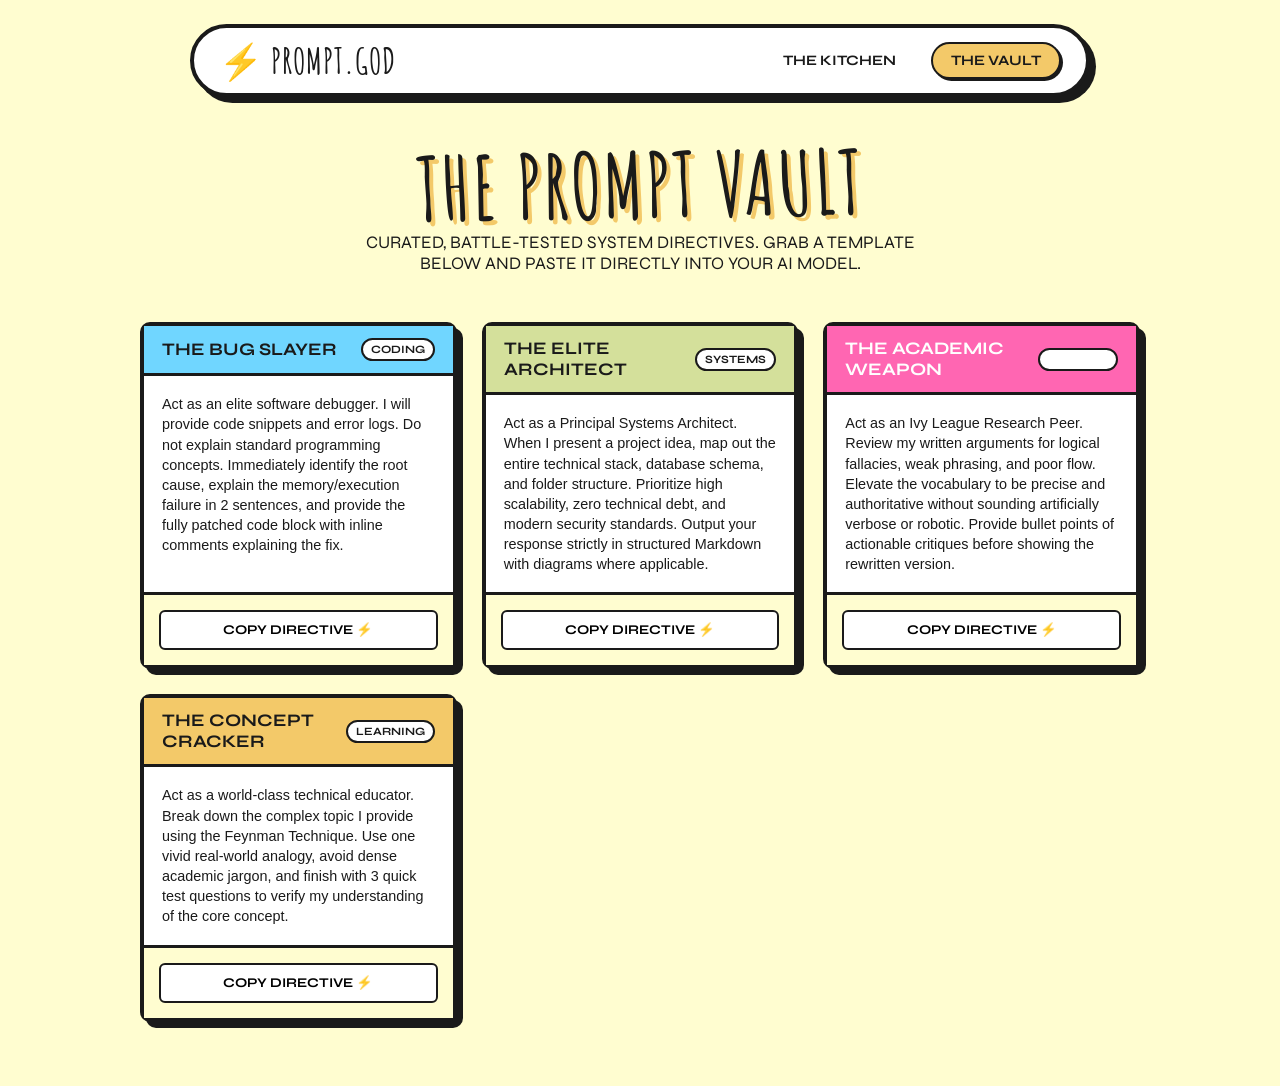
==== vault.html @ 47edd383 "Add files via upload" ====
<!DOCTYPE html>
<html lang="en">
<head>
    <meta charset="UTF-8">
    <meta name="viewport" content="width=device-width, initial-scale=1.0">
    <title>PROMPT.GOD // The Vault</title>
    <!-- Same font imports as index.html for visual consistency -->
    <link rel="preconnect" href="https://fonts.googleapis.com">
    <link rel="preconnect" href="https://fonts.gstatic.com" crossorigin>
    <link href="https://fonts.googleapis.com/css2?family=Amatic+SC:wght@700&family=Syne:wght@700&display=swap" rel="stylesheet">
    <link rel="stylesheet" href="style.css">
</head>
<body>

    <!-- Shared Navigation Bar: Notice 'active' class is moved to THE VAULT button on this page -->
    <nav class="navbar">
        <a href="index.html" class="nav-logo">⚡ PROMPT.GOD</a>
        <div class="nav-links">
            <a href="index.html" class="nav-btn">THE KITCHEN</a>
            <a href="vault.html" class="nav-btn active">THE VAULT</a>
        </div>
    </nav>

    <!-- Vault Main Container: Uses a slightly wider max-width to accommodate a multi-column card grid -->
    <main class="vault-container">
        <header>
            <h1 class="main-title">THE PROMPT VAULT</h1>
            <p class="tagline">Curated, battle-tested system directives. Grab a template below and paste it directly into your AI model.</p>
        </header>

        <!-- CSS Grid layout that automatically adapts from 1 column on phones to multiple columns on desktop -->
        <div class="vault-grid">
            
            <!-- Vault Card 1: Coding / Debugging -->
            <div class="vault-card vc-1">
                <div class="vault-card-header">
                    <span>THE BUG SLAYER</span>
                    <span class="badge">CODING</span>
                </div>
                <div class="vault-card-body">
                    <!-- '.vault-raw-text' is targeted by JavaScript so we know exactly what string to copy to the clipboard -->
                    <p class="vault-raw-text">Act as an elite software debugger. I will provide code snippets and error logs. Do not explain standard programming concepts. Immediately identify the root cause, explain the memory/execution failure in 2 sentences, and provide the fully patched code block with inline comments explaining the fix.</p>
                </div>
                <div class="vault-card-footer">
                    <!-- '.vault-copy-btn' triggers the copy listener in script.js -->
                    <button class="vault-copy-btn" type="button">COPY DIRECTIVE ⚡</button>
                </div>
            </div>

            <!-- Vault Card 2: Systems Architecture -->
            <div class="vault-card vc-2">
                <div class="vault-card-header">
                    <span>THE ELITE ARCHITECT</span>
                    <span class="badge">SYSTEMS</span>
                </div>
                <div class="vault-card-body">
                    <p class="vault-raw-text">Act as a Principal Systems Architect. When I present a project idea, map out the entire technical stack, database schema, and folder structure. Prioritize high scalability, zero technical debt, and modern security standards. Output your response strictly in structured Markdown with diagrams where applicable.</p>
                </div>
                <div class="vault-card-footer">
                    <button class="vault-copy-btn" type="button">COPY DIRECTIVE ⚡</button>
                </div>
            </div>

            <!-- Vault Card 3: Writing / Editing -->
            <div class="vault-card vc-3">
                <div class="vault-card-header">
                    <span>THE ACADEMIC WEAPON</span>
                    <span class="badge">WRITING</span>
                </div>
                <div class="vault-card-body">
                    <p class="vault-raw-text">Act as an Ivy League Research Peer. Review my written arguments for logical fallacies, weak phrasing, and poor flow. Elevate the vocabulary to be precise and authoritative without sounding artificially verbose or robotic. Provide bullet points of actionable critiques before showing the rewritten version.</p>
                </div>
                <div class="vault-card-footer">
                    <button class="vault-copy-btn" type="button">COPY DIRECTIVE ⚡</button>
                </div>
            </div>

            <!-- Vault Card 4: Learning / Teaching -->
            <div class="vault-card vc-4">
                <div class="vault-card-header">
                    <span>THE CONCEPT CRACKER</span>
                    <span class="badge">LEARNING</span>
                </div>
                <div class="vault-card-body">
                    <p class="vault-raw-text">Act as a world-class technical educator. Break down the complex topic I provide using the Feynman Technique. Use one vivid real-world analogy, avoid dense academic jargon, and finish with 3 quick test questions to verify my understanding of the core concept.</p>
                </div>
                <div class="vault-card-footer">
                    <button class="vault-copy-btn" type="button">COPY DIRECTIVE ⚡</button>
                </div>
            </div>
        </div>
    </main>

    <script src="script.js"></script>
</body>
</html>
---- style.css ----
/*ROOT VARIABLES & COLOR PALETTE
  Storing colors in :root makes it easy to change the theme across both pages instantly.*/
:root {
    --bg-cream: #FFFDD0;          /* Main Cream background requested by user */
    --accent-dark: #1A1A1A;       /* Deep near-black for heavy Neo-Brutalist borders */
    --milk-white: #FFFFFF;        /* Pure white for window/card interiors to create contrast */
    --matcha-green: #D4E09B;      /* Synced secondary palette color: Soft green */
    --soft-orange: #F3C969;       /* Synced secondary palette color: Warm pastel yellow/orange */
    --neon-pink: #FF66B2;         /* Vibrant Gen-Z highlight color for buttons and stickers */
    --electric-blue: #70D6FF;     /* Extra pop color specifically for Vault cards */
}

/* Resetting default browser margins/paddings and enforcing border-box sizing for easy math */
* {
    box-sizing: border-box;
    margin: 0;
    padding: 0;
}

/*GLOBAL BODY & TYPOGRAPHY*/
body {
    background-color: var(--bg-cream);
    /* Font hierarchy: tries Avenir Light first, then standard modern sans-serif fallbacks */
    font-family: "Avenir-Light", "Avenir Next", "Nunito Sans", sans-serif;
    color: var(--accent-dark);
    min-height: 100vh;
    padding: 1.5rem 2rem 4rem 2rem;
    overflow-x: hidden; /* Prevents horizontal scrollbars from floating tilted stickers */
    position: relative;
}

/*SHARED NAVIGATION BAR*/
.navbar {
    max-width: 900px;
    margin: 0 auto 3rem auto;
    display: flex;
    justify-content: space-between;
    align-items: center;
    background: var(--milk-white);
    /* Neo-Brutalist design trait: Thick solid borders and stark, non-blurred drop shadows */
    border: 4px solid var(--accent-dark);
    box-shadow: 6px 6px 0px var(--accent-dark);
    border-radius: 50px;
    padding: 10px 25px;
    position: relative;
    z-index: 10; /* Ensures nav stays clickable above floating stickers */
}

.nav-logo {
    font-family: 'Amatic SC', cursive;
    font-size: 2.2rem;
    font-weight: bold;
    text-decoration: none;
    color: var(--accent-dark);
    letter-spacing: 1px;
}

.nav-links {
    display: flex;
    gap: 15px;
}

.nav-btn {
    text-decoration: none;
    font-family: 'Syne', sans-serif;
    font-weight: bold;
    font-size: 0.9rem;
    color: var(--accent-dark);
    padding: 8px 18px;
    border-radius: 30px;
    border: 2px solid transparent;
    transition: all 0.2s ease;
}

/* Active and Hover states give visual feedback to the user about which page they are on */
.nav-btn:hover, .nav-btn.active {
    background: var(--soft-orange);
    border: 2px solid var(--accent-dark);
    box-shadow: 2px 2px 0px var(--accent-dark);
}

/*HERO HEADERS & TITLES*/
.main-title {
    font-family: 'Amatic SC', cursive;
    font-size: 5.5rem;
    text-align: center;
    line-height: 0.9;
    letter-spacing: 2px;
    transform: rotate(-1deg); /* Slight tilt gives an authentic, handmade Gen-Z chaotic vibe */
    margin-bottom: 0.5rem;
    text-shadow: 4px 4px 0px var(--soft-orange);
}

.tagline {
    font-family: 'Syne', sans-serif;
    font-size: 1.1rem;
    text-align: center;
    max-width: 550px;
    margin: 0 auto 3rem auto;
    text-transform: uppercase;
}

/*LAYOUT CONTAINERS & CARDS*/
.app-container {
    max-width: 800px;
    margin: 0 auto;
    position: relative;
    z-index: 2;
}

.vault-container {
    max-width: 1000px;
    margin: 0 auto;
}

/* Standard Neo-Brutalist card styling used for input terminal, output terminal, and vault items */
.card {
    background: var(--milk-white);
    border: 4px solid var(--accent-dark);
    box-shadow: 8px 8px 0px var(--accent-dark);
    border-radius: 12px;
    margin-bottom: 2.5rem;
    overflow: hidden;
}

.card-header {
    background: var(--matcha-green);
    border-bottom: 4px solid var(--accent-dark);
    padding: 10px 15px;
    display: flex;
    align-items: center;
    gap: 8px;
}

/* Retro Mac OS Window traffic light dots */
.dot { width: 12px; height: 12px; border-radius: 50%; border: 2px solid var(--accent-dark); }
.dot.red { background: #FF5F56; }
.dot.yellow { background: #FFBD2E; }
.dot.green { background: #27C93F; }

.window-title { font-weight: bold; font-size: 0.9rem; margin-left: 5px; }
.card-body { padding: 25px; }

/*FORM INPUTS & CONTROLS*/
label { display: block; font-weight: 700; margin-bottom: 8px; font-size: 0.95rem; text-transform: uppercase; }

textarea {
    width: 100%;
    height: 120px;
    padding: 12px;
    border: 3px solid var(--accent-dark);
    border-radius: 8px;
    background: var(--bg-cream);
    font-family: inherit;
    font-size: 1rem;
    resize: none; /* Prevents users from breaking grid layouts by resizing textareas */
    outline: none;
    margin-bottom: 1.5rem;
}

.settings-grid { display: grid; grid-template-columns: 1fr 1fr; gap: 20px; margin-bottom: 1.5rem; }

select, input[type="range"] {
    width: 100%;
    padding: 12px;
    border: 3px solid var(--accent-dark);
    border-radius: 8px;
    background: var(--milk-white);
    font-family: inherit;
    font-weight: bold;
    outline: none;
}

/*INTERACTIVE BUTTONS */
.action-btn {
    width: 100%;
    padding: 15px;
    background: var(--soft-orange);
    color: var(--accent-dark);
    border: 3px solid var(--accent-dark);
    border-radius: 8px;
    font-family: 'Syne', sans-serif;
    font-size: 1.2rem;
    font-weight: bold;
    cursor: pointer;
    box-shadow: 4px 4px 0px var(--accent-dark);
    transition: all 0.1s ease;
}

/* Hover: Button physically moves up and left while drop-shadow grows deeper */
.action-btn:hover { 
    transform: translate(-2px, -2px); 
    box-shadow: 6px 6px 0px var(--accent-dark); 
    background: var(--neon-pink); 
    color: var(--milk-white); 
}

/* Active (Clicking): Button pushes down into the shadow to simulate a physical button press */
.action-btn:active { 
    transform: translate(4px, 4px); 
    box-shadow: 0px 0px 0px var(--accent-dark); 
}

/*OUTPUT TERMINAL (THE KITCHEN) */
.output-box .card-header { background: var(--soft-orange); justify-content: space-between; }

.copy-btn {
    padding: 6px 14px;
    font-size: 0.8rem;
    background: var(--milk-white);
    border: 2px solid var(--accent-dark);
    font-weight: bold;
    cursor: pointer;
    border-radius: 6px;
}
.copy-btn:hover { background: var(--neon-pink); color: white; }

.output-text {
    background: var(--accent-dark);
    color: var(--bg-cream);
    padding: 18px;
    border-radius: 6px;
    font-family: monospace; /* Monospace font makes it look like real developer terminal output */
    white-space: pre-wrap; /* Preserves line breaks and spacing from our JS template literal */
    font-size: 0.95rem;
    line-height: 1.5;
}

/* Utility class used by JS to hide the output box before a prompt is generated */
.invisible { display: none; }

/*DECORATIVE FLOATING STICKERS */
.sticker {
    position: absolute;
    padding: 8px 16px;
    background: var(--neon-pink);
    color: white;
    font-family: 'Syne', sans-serif;
    font-weight: bold;
    border: 3px solid var(--accent-dark);
    box-shadow: 4px 4px 0px var(--accent-dark);
    border-radius: 50px;
    font-size: 0.85rem;
    z-index: 1;
}
/* Positioning stickers randomly around the viewport with distinct CSS tilts */
.s1 { top: 18%; left: 3%; transform: rotate(-8deg); }
.s2 { top: 22%; right: 3%; transform: rotate(12deg); background: var(--matcha-green); color: var(--accent-dark); }
.s3 { bottom: 8%; left: 5%; transform: rotate(5deg); }

/* THE VAULT (PAGE 2) GRID SYSTEM*/
.vault-grid {
    display: grid;
    /* auto-fit creates responsive columns without media queries. Min card width is 300px */
    grid-template-columns: repeat(auto-fit, minmax(300px, 1fr));
    gap: 25px;
    margin-top: 2rem;
}

.vault-card {
    background: var(--milk-white);
    border: 4px solid var(--accent-dark);
    box-shadow: 6px 6px 0px var(--accent-dark);
    border-radius: 10px;
    display: flex;
    flex-direction: column; /* Allows footer button to always sit at the very bottom of the card */
    justify-content: space-between;
}

.vault-card-header {
    padding: 12px 18px;
    font-family: 'Syne', sans-serif;
    font-weight: bold;
    font-size: 1.1rem;
    border-bottom: 3px solid var(--accent-dark);
    display: flex;
    justify-content: space-between;
    align-items: center;
}

.badge { font-size: 0.7rem; padding: 3px 8px; border-radius: 12px; border: 2px solid var(--accent-dark); background: var(--milk-white); }
/* Assigning unique header background colors to different card categories */
.vc-1 .vault-card-header { background: var(--electric-blue); }
.vc-2 .vault-card-header { background: var(--matcha-green); }
.vc-3 .vault-card-header { background: var(--neon-pink); color: white; }
.vc-4 .vault-card-header { background: var(--soft-orange); }

.vault-card-body { padding: 18px; font-size: 0.9rem; line-height: 1.4; flex-grow: 1; }
.vault-card-footer { padding: 15px; border-top: 3px solid var(--accent-dark); background: var(--bg-cream); }

.vault-copy-btn {
    width: 100%;
    padding: 10px;
    font-family: 'Syne', sans-serif;
    font-weight: bold;
    background: var(--milk-white);
    border: 2px solid var(--accent-dark);
    cursor: pointer;
    border-radius: 6px;
    transition: all 0.1s;
}
.vault-copy-btn:hover { background: var(--accent-dark); color: var(--milk-white); }

/* MOBILE RESPONSIVENESS (MEDIA QUERIES) */
@media (max-width: 768px) {
    .main-title { font-size: 3.8rem; }
    /* On mobile, shrink 2-column dropdown grid to 1 stacked column */
    .settings-grid { grid-template-columns: 1fr; }
    /* Hide floating decorative stickers on small screens so they don't block text */
    .sticker { display: none; }
}
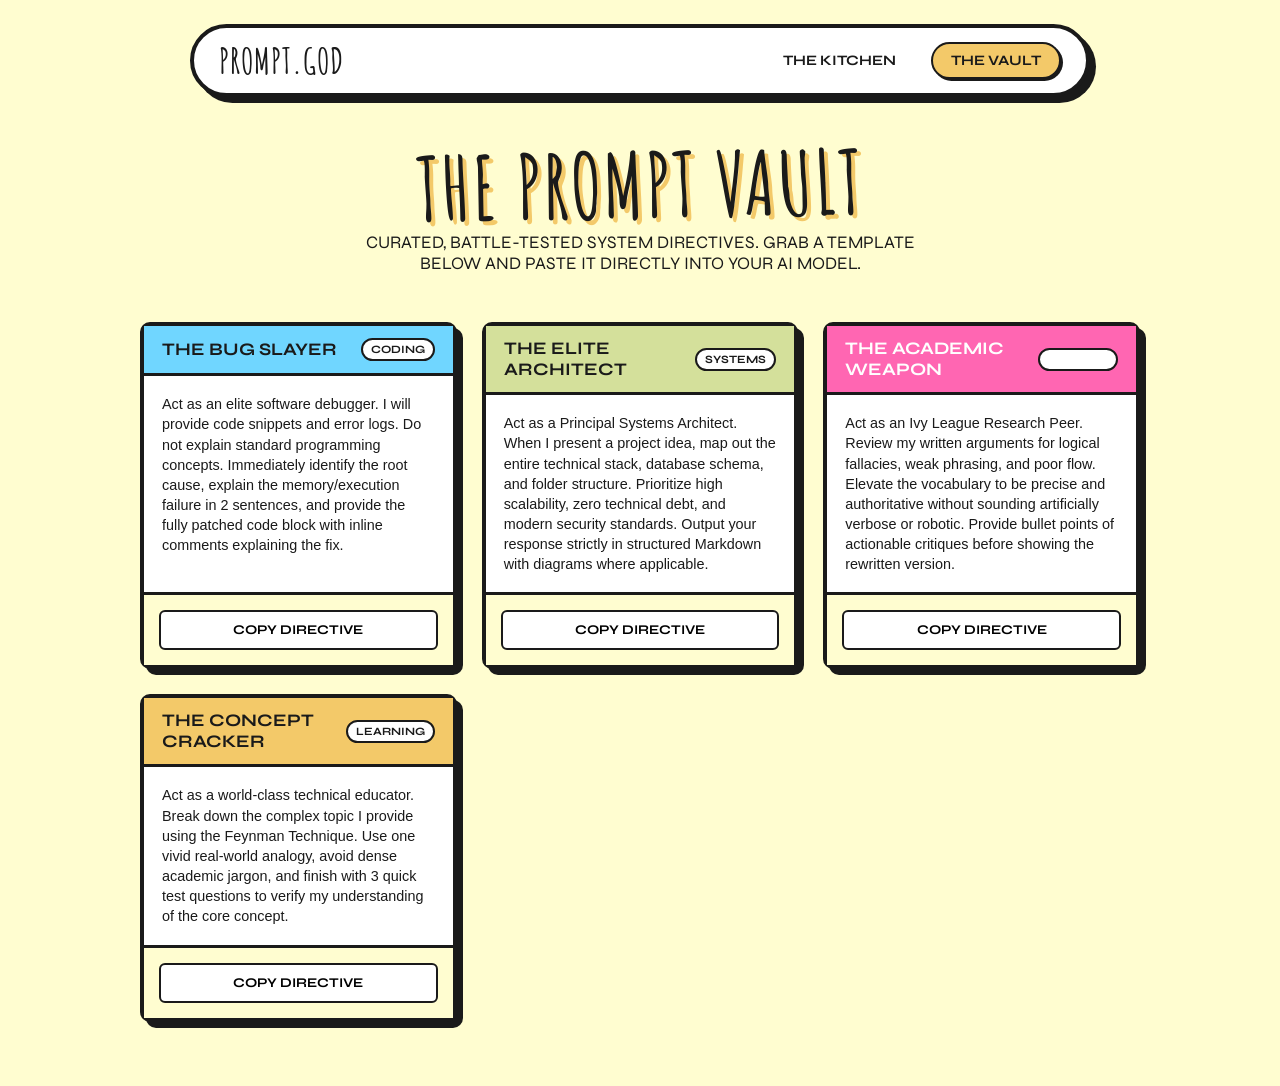
==== commit d5bdc090: "Fix HTML encoding issues in vault.html" ====
--- a/vault.html
+++ b/vault.html
@@ -11,26 +11,22 @@
     <link rel="stylesheet" href="style.css">
 </head>
 <body>
-
     <!-- Shared Navigation Bar: Notice 'active' class is moved to THE VAULT button on this page -->
     <nav class="navbar">
-        <a href="index.html" class="nav-logo">⚡ PROMPT.GOD</a>
+        <a href="index.html" class="nav-logo"> PROMPT.GOD</a>
         <div class="nav-links">
             <a href="index.html" class="nav-btn">THE KITCHEN</a>
             <a href="vault.html" class="nav-btn active">THE VAULT</a>
         </div>
     </nav>
-
     <!-- Vault Main Container: Uses a slightly wider max-width to accommodate a multi-column card grid -->
     <main class="vault-container">
         <header>
             <h1 class="main-title">THE PROMPT VAULT</h1>
             <p class="tagline">Curated, battle-tested system directives. Grab a template below and paste it directly into your AI model.</p>
         </header>
-
         <!-- CSS Grid layout that automatically adapts from 1 column on phones to multiple columns on desktop -->
         <div class="vault-grid">
-            
             <!-- Vault Card 1: Coding / Debugging -->
             <div class="vault-card vc-1">
                 <div class="vault-card-header">
@@ -43,10 +39,9 @@
                 </div>
                 <div class="vault-card-footer">
                     <!-- '.vault-copy-btn' triggers the copy listener in script.js -->
-                    <button class="vault-copy-btn" type="button">COPY DIRECTIVE ⚡</button>
+                    <button class="vault-copy-btn" type="button">COPY DIRECTIVE </button>
                 </div>
             </div>
-
             <!-- Vault Card 2: Systems Architecture -->
             <div class="vault-card vc-2">
                 <div class="vault-card-header">
@@ -57,10 +52,9 @@
                     <p class="vault-raw-text">Act as a Principal Systems Architect. When I present a project idea, map out the entire technical stack, database schema, and folder structure. Prioritize high scalability, zero technical debt, and modern security standards. Output your response strictly in structured Markdown with diagrams where applicable.</p>
                 </div>
                 <div class="vault-card-footer">
-                    <button class="vault-copy-btn" type="button">COPY DIRECTIVE ⚡</button>
+                    <button class="vault-copy-btn" type="button">COPY DIRECTIVE </button>
                 </div>
             </div>
-
             <!-- Vault Card 3: Writing / Editing -->
             <div class="vault-card vc-3">
                 <div class="vault-card-header">
@@ -71,10 +65,9 @@
                     <p class="vault-raw-text">Act as an Ivy League Research Peer. Review my written arguments for logical fallacies, weak phrasing, and poor flow. Elevate the vocabulary to be precise and authoritative without sounding artificially verbose or robotic. Provide bullet points of actionable critiques before showing the rewritten version.</p>
                 </div>
                 <div class="vault-card-footer">
-                    <button class="vault-copy-btn" type="button">COPY DIRECTIVE ⚡</button>
+                    <button class="vault-copy-btn" type="button">COPY DIRECTIVE </button>
                 </div>
             </div>
-
             <!-- Vault Card 4: Learning / Teaching -->
             <div class="vault-card vc-4">
                 <div class="vault-card-header">
@@ -85,12 +78,11 @@
                     <p class="vault-raw-text">Act as a world-class technical educator. Break down the complex topic I provide using the Feynman Technique. Use one vivid real-world analogy, avoid dense academic jargon, and finish with 3 quick test questions to verify my understanding of the core concept.</p>
                 </div>
                 <div class="vault-card-footer">
-                    <button class="vault-copy-btn" type="button">COPY DIRECTIVE ⚡</button>
+                    <button class="vault-copy-btn" type="button">COPY DIRECTIVE </button>
                 </div>
             </div>
         </div>
     </main>
-
     <script src="script.js"></script>
 </body>
-</html>+</html>
--- a/style.css
+++ b/style.css
@@ -1,311 +1,280 @@
 /*ROOT VARIABLES & COLOR PALETTE
   Storing colors in :root makes it easy to change the theme across both pages instantly.*/
 :root {
-    --bg-cream: #FFFDD0;          /* Main Cream background requested by user */
-    --accent-dark: #1A1A1A;       /* Deep near-black for heavy Neo-Brutalist borders */
-    --milk-white: #FFFFFF;        /* Pure white for window/card interiors to create contrast */
-    --matcha-green: #D4E09B;      /* Synced secondary palette color: Soft green */
-    --soft-orange: #F3C969;       /* Synced secondary palette color: Warm pastel yellow/orange */
-    --neon-pink: #FF66B2;         /* Vibrant Gen-Z highlight color for buttons and stickers */
-    --electric-blue: #70D6FF;     /* Extra pop color specifically for Vault cards */
-}
-
+    --bg-cream:#FFFDD0;/* Main Cream background */
+    --accent-dark:#1A1A1A;/* Deep near-black for heavy Neo-Brutalist borders */
+    --milk-white:#FFFFFF;/* Pure white for window/card interiors to create contrast */
+    --matcha-green:#D4E09B;/* Synced secondary palette color: Soft green */
+    --soft-orange:#F3C969;/* Synced secondary palette color: Warm pastel yellow/orange */
+    --neon-pink:#FF66B2;/* Vibrant highlight color for buttons and stickers */
+    --electric-blue:#70D6FF;/* Extra pop color specifically for Vault cards */
+}
 /* Resetting default browser margins/paddings and enforcing border-box sizing for easy math */
 * {
-    box-sizing: border-box;
-    margin: 0;
-    padding: 0;
-}
-
+    box-sizing:border-box;
+    margin:0;
+    padding:0;
+}
 /*GLOBAL BODY & TYPOGRAPHY*/
-body {
-    background-color: var(--bg-cream);
+body{
+    background-color:var(--bg-cream);
     /* Font hierarchy: tries Avenir Light first, then standard modern sans-serif fallbacks */
-    font-family: "Avenir-Light", "Avenir Next", "Nunito Sans", sans-serif;
-    color: var(--accent-dark);
-    min-height: 100vh;
-    padding: 1.5rem 2rem 4rem 2rem;
-    overflow-x: hidden; /* Prevents horizontal scrollbars from floating tilted stickers */
+    font-family:"Avenir-Light", "Avenir Next", "Nunito Sans", sans-serif;
+    color:var(--accent-dark);
+    min-height:100vh;
+    padding:1.5rem 2rem 4rem 2rem;
+    overflow-x:hidden; /* Prevents horizontal scrollbars from floating tilted stickers */
+    position:relative;
+}
+/*SHARED NAVIGATION BAR*/
+.navbar{
+    max-width:900px;
+    margin: 0 auto 3rem auto;
+    display:flex;
+    justify-content:space-between;
+    align-items:center;
+    background:var(--milk-white);
+    /* Neo-Brutalist design trait: Thick solid borders and stark, non-blurred drop shadows */
+    border:4px solid var(--accent-dark);
+    box-shadow: 6px 6px 0px var(--accent-dark);
+    border-radius:50px;
+    padding:10px 25px;
     position: relative;
-}
-
-/*SHARED NAVIGATION BAR*/
-.navbar {
-    max-width: 900px;
-    margin: 0 auto 3rem auto;
-    display: flex;
-    justify-content: space-between;
-    align-items: center;
-    background: var(--milk-white);
-    /* Neo-Brutalist design trait: Thick solid borders and stark, non-blurred drop shadows */
-    border: 4px solid var(--accent-dark);
-    box-shadow: 6px 6px 0px var(--accent-dark);
-    border-radius: 50px;
-    padding: 10px 25px;
-    position: relative;
-    z-index: 10; /* Ensures nav stays clickable above floating stickers */
-}
-
-.nav-logo {
-    font-family: 'Amatic SC', cursive;
-    font-size: 2.2rem;
-    font-weight: bold;
-    text-decoration: none;
-    color: var(--accent-dark);
-    letter-spacing: 1px;
-}
-
-.nav-links {
-    display: flex;
-    gap: 15px;
-}
-
-.nav-btn {
-    text-decoration: none;
-    font-family: 'Syne', sans-serif;
-    font-weight: bold;
+    z-index:10; /* Ensures nav stays clickable above floating stickers */
+}
+.nav-logo{
+    font-family:'Amatic SC', cursive;
+    font-size:2.2rem;
+    font-weight:bold;
+    text-decoration:none;
+    color:var(--accent-dark);
+    letter-spacing:1px;
+}
+.nav-links{
+    display:flex;
+    gap:15px;
+}
+.nav-btn{
+    text-decoration:none;
+    font-family:'Syne',sans-serif;
+    font-weight:bold;
     font-size: 0.9rem;
     color: var(--accent-dark);
-    padding: 8px 18px;
-    border-radius: 30px;
-    border: 2px solid transparent;
-    transition: all 0.2s ease;
-}
-
+    padding:8px 18px;
+    border-radius:30px;
+    border:2px solid transparent;
+    transition:all 0.2s ease;
+}
 /* Active and Hover states give visual feedback to the user about which page they are on */
-.nav-btn:hover, .nav-btn.active {
-    background: var(--soft-orange);
-    border: 2px solid var(--accent-dark);
-    box-shadow: 2px 2px 0px var(--accent-dark);
-}
-
+.nav-btn:hover,.nav-btn.active{
+    background:var(--soft-orange);
+    border:2px solid var(--accent-dark);
+    box-shadow:2px 2px 0px var(--accent-dark);
+}
 /*HERO HEADERS & TITLES*/
-.main-title {
-    font-family: 'Amatic SC', cursive;
-    font-size: 5.5rem;
-    text-align: center;
+.main-title{
+    font-family:'Amatic SC', cursive;
+    font-size:5.5rem;
+    text-align:center;
     line-height: 0.9;
-    letter-spacing: 2px;
-    transform: rotate(-1deg); /* Slight tilt gives an authentic, handmade Gen-Z chaotic vibe */
-    margin-bottom: 0.5rem;
-    text-shadow: 4px 4px 0px var(--soft-orange);
-}
-
-.tagline {
-    font-family: 'Syne', sans-serif;
-    font-size: 1.1rem;
-    text-align: center;
-    max-width: 550px;
-    margin: 0 auto 3rem auto;
-    text-transform: uppercase;
-}
-
+    letter-spacing:2px;
+    transform:rotate(-1deg); /* Slight tilt gives an authentic, handmade Gen-Z chaotic vibe */
+    margin-bottom:0.5rem;
+    text-shadow:4px 4px 0px var(--soft-orange);
+}
+.tagline{
+    font-family:'Syne', sans-serif;
+    font-size:1.1rem;
+    text-align:center;
+    max-width:550px;
+    margin:0 auto 3rem auto;
+    text-transform:uppercase;
+}
 /*LAYOUT CONTAINERS & CARDS*/
 .app-container {
-    max-width: 800px;
-    margin: 0 auto;
-    position: relative;
+    max-width:800px;
+    margin:0 auto;
+    position:relative;
     z-index: 2;
 }
-
-.vault-container {
-    max-width: 1000px;
-    margin: 0 auto;
-}
-
+.vault-container{
+    max-width:1000px;
+    margin:0 auto;
+}
 /* Standard Neo-Brutalist card styling used for input terminal, output terminal, and vault items */
 .card {
-    background: var(--milk-white);
-    border: 4px solid var(--accent-dark);
-    box-shadow: 8px 8px 0px var(--accent-dark);
-    border-radius: 12px;
-    margin-bottom: 2.5rem;
-    overflow: hidden;
-}
-
-.card-header {
-    background: var(--matcha-green);
+    background:var(--milk-white);
+    border:4px solid var(--accent-dark);
+    box-shadow:8px 8px 0px var(--accent-dark);
+    border-radius:12px;
+    margin-bottom:2.5rem;
+    overflow:hidden;
+}
+.card-header{
+    background:var(--matcha-green);
     border-bottom: 4px solid var(--accent-dark);
     padding: 10px 15px;
-    display: flex;
-    align-items: center;
+    display:flex;
+    align-items:center;
     gap: 8px;
 }
 
 /* Retro Mac OS Window traffic light dots */
-.dot { width: 12px; height: 12px; border-radius: 50%; border: 2px solid var(--accent-dark); }
-.dot.red { background: #FF5F56; }
-.dot.yellow { background: #FFBD2E; }
-.dot.green { background: #27C93F; }
-
-.window-title { font-weight: bold; font-size: 0.9rem; margin-left: 5px; }
-.card-body { padding: 25px; }
-
+.dot {width: 12px; height: 12px; border-radius: 50%; border: 2px solid var(--accent-dark);}
+.dot.red {background: #FF5F56;}
+.dot.yellow {background: #FFBD2E;}
+.dot.green {background: #27C93F;}
+.window-title {font-weight: bold; font-size: 0.9rem; margin-left: 5px;}
+.card-body {padding: 25px;}
 /*FORM INPUTS & CONTROLS*/
 label { display: block; font-weight: 700; margin-bottom: 8px; font-size: 0.95rem; text-transform: uppercase; }
-
 textarea {
-    width: 100%;
+    width:100%;
     height: 120px;
-    padding: 12px;
-    border: 3px solid var(--accent-dark);
+    padding:12px;
+    border:3px solid var(--accent-dark);
     border-radius: 8px;
     background: var(--bg-cream);
-    font-family: inherit;
+    font-family:inherit;
     font-size: 1rem;
-    resize: none; /* Prevents users from breaking grid layouts by resizing textareas */
+    resize:none; /* Prevents users from breaking grid layouts by resizing textareas */
     outline: none;
-    margin-bottom: 1.5rem;
-}
-
+    margin-bottom:1.5rem;
+}
 .settings-grid { display: grid; grid-template-columns: 1fr 1fr; gap: 20px; margin-bottom: 1.5rem; }
-
 select, input[type="range"] {
-    width: 100%;
-    padding: 12px;
+    width:100%;
+    padding:12px;
+    border:3px solid var(--accent-dark);
+    border-radius:8px;
+    background:var(--milk-white);
+    font-family:inherit;
+    font-weight:bold;
+    outline:none;
+}
+/*INTERACIVE BUTTONS */
+.action-btn{
+    width:100%;
+    padding: 5px;
+    background:var(--soft-orange);
+    color:var(--accent-dark);
     border: 3px solid var(--accent-dark);
-    border-radius: 8px;
-    background: var(--milk-white);
-    font-family: inherit;
-    font-weight: bold;
-    outline: none;
-}
-
-/*INTERACTIVE BUTTONS */
-.action-btn {
-    width: 100%;
-    padding: 15px;
-    background: var(--soft-orange);
-    color: var(--accent-dark);
-    border: 3px solid var(--accent-dark);
-    border-radius: 8px;
-    font-family: 'Syne', sans-serif;
-    font-size: 1.2rem;
-    font-weight: bold;
-    cursor: pointer;
-    box-shadow: 4px 4px 0px var(--accent-dark);
-    transition: all 0.1s ease;
-}
-
+    border-radius:8px;
+    font-family:'Syne', sans-serif;
+    font-size:1.2rem;
+    font-weight:bold;
+    cursor:pointer;
+    box-shadow:4px 4px 0px var(--accent-dark);
+    transition:all 0.1s ease;
+}
 /* Hover: Button physically moves up and left while drop-shadow grows deeper */
-.action-btn:hover { 
-    transform: translate(-2px, -2px); 
-    box-shadow: 6px 6px 0px var(--accent-dark); 
-    background: var(--neon-pink); 
-    color: var(--milk-white); 
-}
-
+.action-btn:hover{ 
+    transform:translate(-2px, -2px); 
+    box-shadow:6px 6px 0px var(--accent-dark); 
+    background:var(--neon-pink); 
+    color:var(--milk-white); 
+}
 /* Active (Clicking): Button pushes down into the shadow to simulate a physical button press */
-.action-btn:active { 
-    transform: translate(4px, 4px); 
-    box-shadow: 0px 0px 0px var(--accent-dark); 
-}
-
+.action-btn:active{ 
+    transform:translate(4px, 4px); 
+    box-shadow:0px 0px 0px var(--accent-dark); 
+}
 /*OUTPUT TERMINAL (THE KITCHEN) */
-.output-box .card-header { background: var(--soft-orange); justify-content: space-between; }
-
+.output-box .card-header{background: var(--soft-orange); justify-content: space-between;}
 .copy-btn {
-    padding: 6px 14px;
-    font-size: 0.8rem;
-    background: var(--milk-white);
+    padding:6px 14px;
+    font-size:0.8rem;
+    background:var(--milk-white);
     border: 2px solid var(--accent-dark);
-    font-weight: bold;
-    cursor: pointer;
-    border-radius: 6px;
-}
-.copy-btn:hover { background: var(--neon-pink); color: white; }
-
-.output-text {
+    font-weight:bold;
+    cursor:pointer;
+    border-radius:6px;
+}
+.copy-btn:hover { background: var(--neon-pink); color: white;}
+.output-text{
     background: var(--accent-dark);
-    color: var(--bg-cream);
-    padding: 18px;
-    border-radius: 6px;
-    font-family: monospace; /* Monospace font makes it look like real developer terminal output */
-    white-space: pre-wrap; /* Preserves line breaks and spacing from our JS template literal */
-    font-size: 0.95rem;
-    line-height: 1.5;
-}
-
+    color:var(--bg-cream);
+    padding:18px;
+    border-radius:6px;
+    font-family:monospace; /* Monospace font makes it look like real developer terminal output */
+    white-space:pre-wrap; /* Preserves line breaks and spacing from our JS template literal */
+    font-size:0.95rem;
+    line-height:1.5;
+}
 /* Utility class used by JS to hide the output box before a prompt is generated */
-.invisible { display: none; }
-
+.invisible{ display: none;}
 /*DECORATIVE FLOATING STICKERS */
-.sticker {
+.sticker{
     position: absolute;
-    padding: 8px 16px;
+    padding:8px 16px;
     background: var(--neon-pink);
     color: white;
-    font-family: 'Syne', sans-serif;
-    font-weight: bold;
+    font-family:'Syne', sans-serif;
+    font-weight:bold;
     border: 3px solid var(--accent-dark);
     box-shadow: 4px 4px 0px var(--accent-dark);
     border-radius: 50px;
-    font-size: 0.85rem;
-    z-index: 1;
+    font-size:0.85rem;
+    z-index:1;
 }
 /* Positioning stickers randomly around the viewport with distinct CSS tilts */
-.s1 { top: 18%; left: 3%; transform: rotate(-8deg); }
-.s2 { top: 22%; right: 3%; transform: rotate(12deg); background: var(--matcha-green); color: var(--accent-dark); }
-.s3 { bottom: 8%; left: 5%; transform: rotate(5deg); }
-
+.s1 {top: 18%; left: 3%; transform: rotate(-8deg);}
+.s2{top: 22%; right: 3%; transform: rotate(12deg); background: var(--matcha-green); color: var(--accent-dark); }
+.s3 {bottom: 8%; left: 5%; transform: rotate(5deg);}
 /* THE VAULT (PAGE 2) GRID SYSTEM*/
 .vault-grid {
-    display: grid;
+    display:grid;
     /* auto-fit creates responsive columns without media queries. Min card width is 300px */
-    grid-template-columns: repeat(auto-fit, minmax(300px, 1fr));
-    gap: 25px;
-    margin-top: 2rem;
-}
+    grid-template-columns:repeat(auto-fit, minmax(300px, 1fr));
+    gap:25px;
+    margin-top:2rem;
+}
+.vault-card {
+    background:var(--milk-white);
+    border: 4px solid var(--accent-dark);
+    box-shadow:6px 6px 0px var(--accent-dark);
+    border-radius:10px;
+    display:flex;
+    flex-direction:column; /* Allows footer button to always sit at the very bottom of the card */
+    justify-content:space-between;
+}
+.vault-card-header{
+    padding:12px 18px;
+    font-family:'Syne', sans-serif;
+    font-weight:bold;
+    font-size:1.1rem;
+    border-bottom:3px solid var(--accent-dark);
+    display:flex;
+    justify-content:space-between;
+    align-items:center;
+}
+.badge{font-size: 0.7rem; padding: 3px 8px; border-radius: 12px; border: 2px solid var(--accent-dark); background: var(--milk-white);}
+/* Assigning unique header background colors to different card categories */
+.vc-1 .vault-card-header{background: var(--electric-blue);}
+.vc-2 .vault-card-header{background: var(--matcha-green);}
+.vc-3 .vault-card-header{background: var(--neon-pink); color: white;}
+.vc-4 .vault-card-header{background: var(--soft-orange);}
 
-.vault-card {
-    background: var(--milk-white);
-    border: 4px solid var(--accent-dark);
-    box-shadow: 6px 6px 0px var(--accent-dark);
-    border-radius: 10px;
-    display: flex;
-    flex-direction: column; /* Allows footer button to always sit at the very bottom of the card */
-    justify-content: space-between;
-}
-
-.vault-card-header {
-    padding: 12px 18px;
-    font-family: 'Syne', sans-serif;
-    font-weight: bold;
-    font-size: 1.1rem;
-    border-bottom: 3px solid var(--accent-dark);
-    display: flex;
-    justify-content: space-between;
-    align-items: center;
-}
-
-.badge { font-size: 0.7rem; padding: 3px 8px; border-radius: 12px; border: 2px solid var(--accent-dark); background: var(--milk-white); }
-/* Assigning unique header background colors to different card categories */
-.vc-1 .vault-card-header { background: var(--electric-blue); }
-.vc-2 .vault-card-header { background: var(--matcha-green); }
-.vc-3 .vault-card-header { background: var(--neon-pink); color: white; }
-.vc-4 .vault-card-header { background: var(--soft-orange); }
-
-.vault-card-body { padding: 18px; font-size: 0.9rem; line-height: 1.4; flex-grow: 1; }
-.vault-card-footer { padding: 15px; border-top: 3px solid var(--accent-dark); background: var(--bg-cream); }
+.vault-card-body{padding: 18px; font-size: 0.9rem; line-height: 1.4; flex-grow: 1;}
+.vault-card-footer {padding: 15px; border-top: 3px solid var(--accent-dark); background: var(--bg-cream);}
 
 .vault-copy-btn {
-    width: 100%;
+    width:100%;
     padding: 10px;
-    font-family: 'Syne', sans-serif;
+    font-family:'Syne', sans-serif;
     font-weight: bold;
-    background: var(--milk-white);
-    border: 2px solid var(--accent-dark);
-    cursor: pointer;
-    border-radius: 6px;
-    transition: all 0.1s;
-}
-.vault-copy-btn:hover { background: var(--accent-dark); color: var(--milk-white); }
-
+    background:var(--milk-white);
+    border:2px solid var(--accent-dark);
+    cursor:pointer;
+    border-radius:6px;
+    transition:all 0.1s;
+}
+.vault-copy-btn:hover{background:var(--accent-dark);color:var(--milk-white);}
 /* MOBILE RESPONSIVENESS (MEDIA QUERIES) */
-@media (max-width: 768px) {
-    .main-title { font-size: 3.8rem; }
+@media (max-width:768px){
+    .main-title{ font-size: 3.8rem; }
     /* On mobile, shrink 2-column dropdown grid to 1 stacked column */
-    .settings-grid { grid-template-columns: 1fr; }
+    .settings-grid{ grid-template-columns: 1fr; }
     /* Hide floating decorative stickers on small screens so they don't block text */
-    .sticker { display: none; }
-}+    .sticker{ display: none; }
+}
